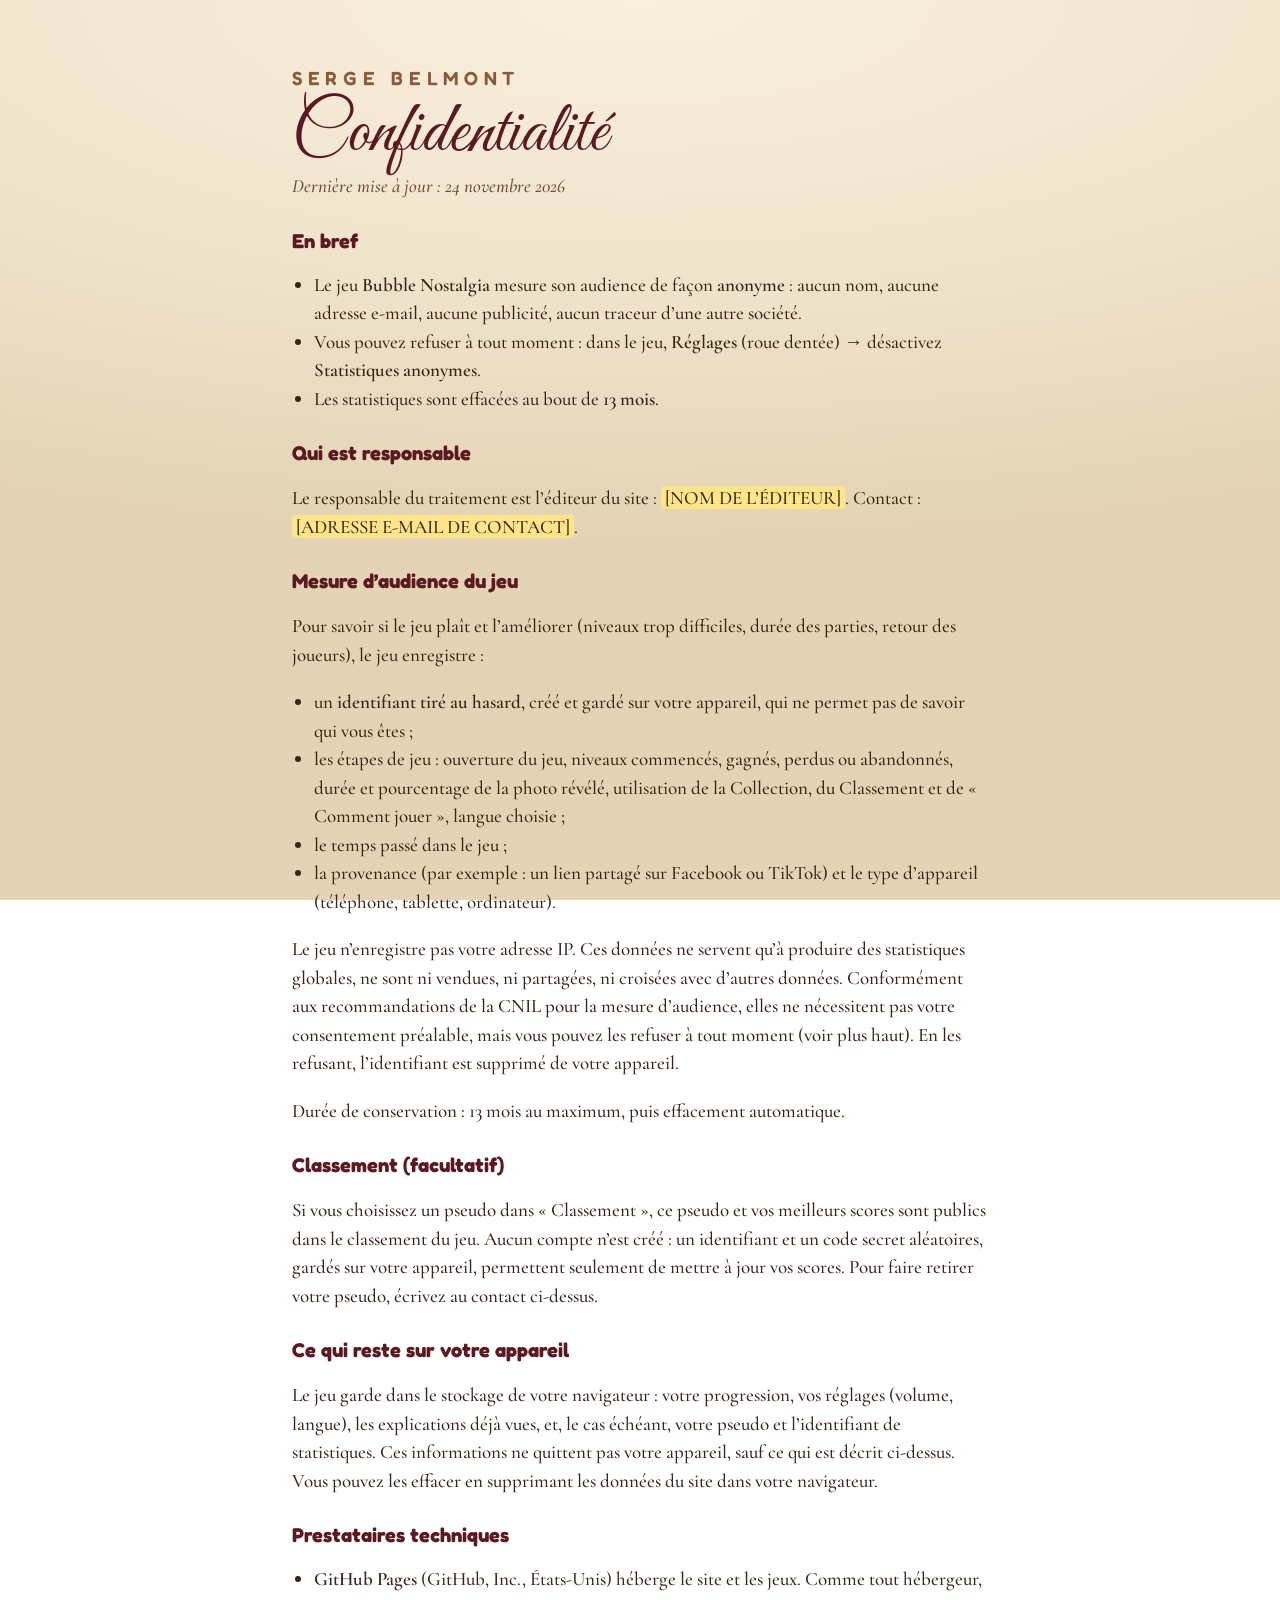
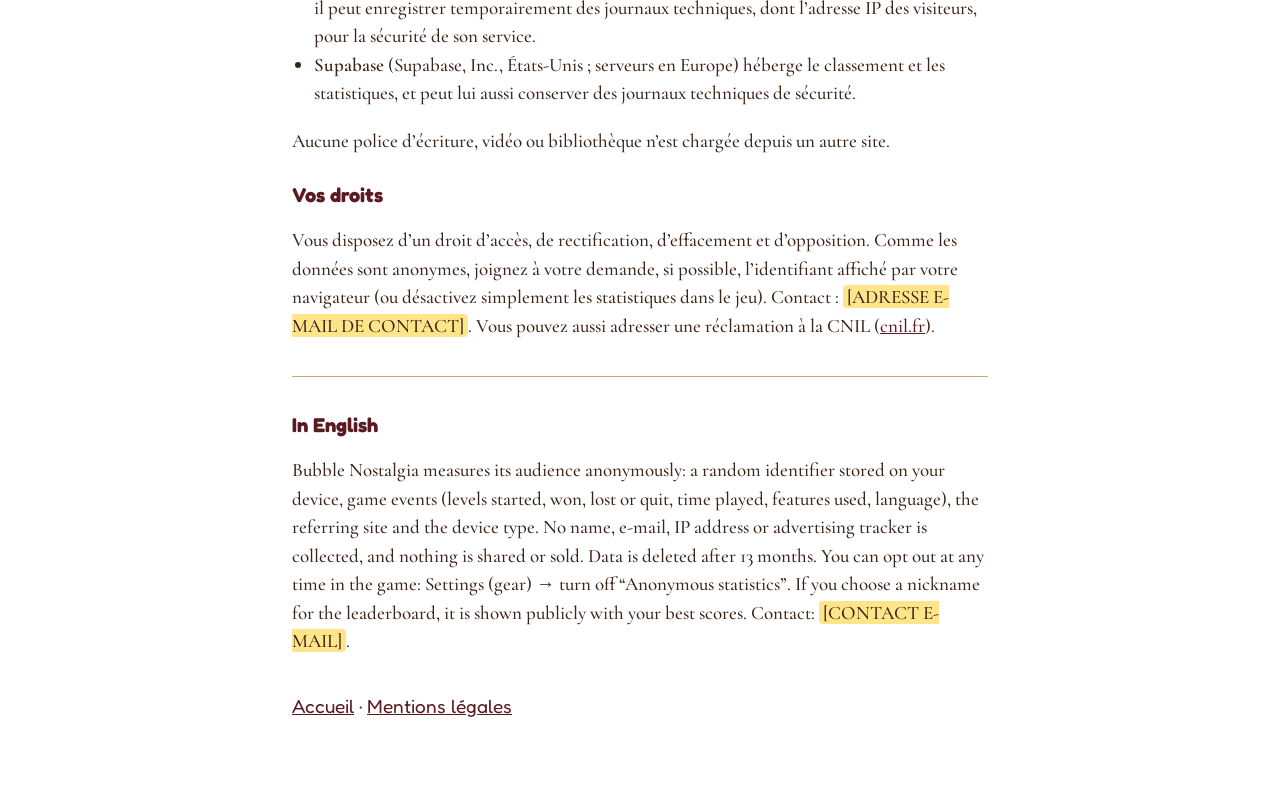
==== confidentialite/index.html @ 9c242a67 "Tableau de bord des statistiques, pages confidentialité et mentions légales (à compléter) Co-Authore" ====
<!doctype html>
<html lang="fr">
  <head>
    <meta charset="utf-8" />
    <meta name="viewport" content="width=device-width, initial-scale=1" />
    <title>Confidentialité – Serge Belmont</title>
    <meta name="description" content="Données collectées par sergebelmont.com et le jeu Bubble Nostalgia, et comment les refuser." />
    <link rel="icon" type="image/png" sizes="32x32" href="/icons/favicon-32.png" />
    <link rel="stylesheet" href="/styles.css" />
  </head>
  <body>
    <main class="page legal">
      <p class="eyebrow"><a href="/">Serge Belmont</a></p>
      <h1 class="legal-title">Confidentialité</h1>
      <p class="legal-date">Dernière mise à jour : 24 novembre 2026</p>

      <h2>En bref</h2>
      <ul>
        <li>Le jeu <strong>Bubble Nostalgia</strong> mesure son audience de façon <strong>anonyme</strong> : aucun nom, aucune adresse e-mail, aucune publicité, aucun traceur d’une autre société.</li>
        <li>Vous pouvez refuser à tout moment : dans le jeu, <strong>Réglages</strong> (roue dentée) → désactivez <strong>Statistiques anonymes</strong>.</li>
        <li>Les statistiques sont effacées au bout de <strong>13 mois</strong>.</li>
      </ul>

      <h2>Qui est responsable</h2>
      <p>Le responsable du traitement est l’éditeur du site : <span class="todo">[NOM DE L’ÉDITEUR]</span>. Contact : <span class="todo">[ADRESSE E-MAIL DE CONTACT]</span>.</p>

      <h2>Mesure d’audience du jeu</h2>
      <p>Pour savoir si le jeu plaît et l’améliorer (niveaux trop difficiles, durée des parties, retour des joueurs), le jeu enregistre :</p>
      <ul>
        <li>un <strong>identifiant tiré au hasard</strong>, créé et gardé sur votre appareil, qui ne permet pas de savoir qui vous êtes ;</li>
        <li>les étapes de jeu : ouverture du jeu, niveaux commencés, gagnés, perdus ou abandonnés, durée et pourcentage de la photo révélé, utilisation de la Collection, du Classement et de « Comment jouer », langue choisie ;</li>
        <li>le temps passé dans le jeu ;</li>
        <li>la provenance (par exemple : un lien partagé sur Facebook ou TikTok) et le type d’appareil (téléphone, tablette, ordinateur).</li>
      </ul>
      <p>Le jeu n’enregistre pas votre adresse IP. Ces données ne servent qu’à produire des statistiques globales, ne sont ni vendues, ni partagées, ni croisées avec d’autres données. Conformément aux recommandations de la CNIL pour la mesure d’audience, elles ne nécessitent pas votre consentement préalable, mais vous pouvez les refuser à tout moment (voir plus haut). En les refusant, l’identifiant est supprimé de votre appareil.</p>
      <p>Durée de conservation : 13 mois au maximum, puis effacement automatique.</p>

      <h2>Classement (facultatif)</h2>
      <p>Si vous choisissez un pseudo dans « Classement », ce pseudo et vos meilleurs scores sont publics dans le classement du jeu. Aucun compte n’est créé : un identifiant et un code secret aléatoires, gardés sur votre appareil, permettent seulement de mettre à jour vos scores. Pour faire retirer votre pseudo, écrivez au contact ci-dessus.</p>

      <h2>Ce qui reste sur votre appareil</h2>
      <p>Le jeu garde dans le stockage de votre navigateur : votre progression, vos réglages (volume, langue), les explications déjà vues, et, le cas échéant, votre pseudo et l’identifiant de statistiques. Ces informations ne quittent pas votre appareil, sauf ce qui est décrit ci-dessus. Vous pouvez les effacer en supprimant les données du site dans votre navigateur.</p>

      <h2>Prestataires techniques</h2>
      <ul>
        <li><strong>GitHub Pages</strong> (GitHub, Inc., États-Unis) héberge le site et les jeux. Comme tout hébergeur, il peut enregistrer temporairement des journaux techniques, dont l’adresse IP des visiteurs, pour la sécurité de son service.</li>
        <li><strong>Supabase</strong> (Supabase, Inc., États-Unis ; serveurs en Europe) héberge le classement et les statistiques, et peut lui aussi conserver des journaux techniques de sécurité.</li>
      </ul>
      <p>Aucune police d’écriture, vidéo ou bibliothèque n’est chargée depuis un autre site.</p>

      <h2>Vos droits</h2>
      <p>Vous disposez d’un droit d’accès, de rectification, d’effacement et d’opposition. Comme les données sont anonymes, joignez à votre demande, si possible, l’identifiant affiché par votre navigateur (ou désactivez simplement les statistiques dans le jeu). Contact : <span class="todo">[ADRESSE E-MAIL DE CONTACT]</span>. Vous pouvez aussi adresser une réclamation à la CNIL (<a href="https://www.cnil.fr">cnil.fr</a>).</p>

      <section lang="en" class="legal-en">
        <h2>In English</h2>
        <p>Bubble Nostalgia measures its audience anonymously: a random identifier stored on your device, game events (levels started, won, lost or quit, time played, features used, language), the referring site and the device type. No name, e-mail, IP address or advertising tracker is collected, and nothing is shared or sold. Data is deleted after 13 months. You can opt out at any time in the game: Settings (gear) → turn off “Anonymous statistics”. If you choose a nickname for the leaderboard, it is shown publicly with your best scores. Contact: <span class="todo">[CONTACT E-MAIL]</span>.</p>
      </section>

      <p class="legal-links"><a href="/">Accueil</a> · <a href="/mentions-legales/">Mentions légales</a></p>
    </main>
  </body>
</html>
---- styles.css ----
/* Polices hébergées sur le site (aucun appel à un service extérieur). */
@font-face {
  font-family: 'Great Vibes';
  src: url('/fonts/great-vibes-latin-400-normal.woff2') format('woff2');
  font-weight: 400;
  font-display: swap;
}
@font-face {
  font-family: 'Cormorant Garamond';
  src: url('/fonts/cormorant-garamond-latin-500-normal.woff2') format('woff2');
  font-weight: 500;
  font-display: swap;
}
@font-face {
  font-family: 'Cormorant Garamond';
  src: url('/fonts/cormorant-garamond-latin-500-italic.woff2') format('woff2');
  font-weight: 500;
  font-style: italic;
  font-display: swap;
}
@font-face {
  font-family: 'Cormorant Garamond';
  src: url('/fonts/cormorant-garamond-latin-600-normal.woff2') format('woff2');
  font-weight: 600;
  font-display: swap;
}
@font-face {
  font-family: 'Fredoka';
  src: url('/fonts/fredoka-latin-wght-normal.woff2') format('woff2');
  font-weight: 300 700;
  font-display: swap;
}

:root {
  --paper: #efe3cc;
  --paper-light: #f8efdc;
  --paper-dark: #e4d3b4;
  --ink: #3a2418;
  --wine: #5b1a22;
  --brown: #8a5a3a;
  --gold: #a8743e;
  --orange: #a35412;
  --card: #fffaf0;
  --line: #d9c39c;
  --serif: 'Cormorant Garamond', Georgia, 'Times New Roman', serif;
  --script: 'Great Vibes', 'Cormorant Garamond', cursive;
  --round: 'Fredoka', system-ui, -apple-system, 'Segoe UI', sans-serif;
}

* {
  box-sizing: border-box;
}

html {
  scroll-behavior: smooth;
}

body {
  margin: 0;
  min-height: 100vh;
  color: var(--ink);
  font-family: var(--serif);
  font-size: 18px;
  background: radial-gradient(120% 60% at 50% 0%, var(--paper-light) 0%, var(--paper) 55%, var(--paper-dark) 100%) fixed;
  -webkit-font-smoothing: antialiased;
}

a {
  color: var(--wine);
}

.page {
  max-width: 1040px;
  margin: 0 auto;
  padding: 34px 16px 0;
}

/* ───────── En-tête : nom et disque ───────── */
.intro {
  display: grid;
  grid-template-areas: "head" "record" "sub";
  justify-items: center;
  text-align: center;
  row-gap: 24px;
}

.intro-head {
  grid-area: head;
  display: flex;
  flex-direction: column;
  align-items: center;
}

.intro-sub {
  grid-area: sub;
  display: flex;
  flex-direction: column;
  align-items: center;
}

.eyebrow {
  margin: 0;
  font-family: var(--round);
  font-size: 13px;
  font-weight: 600;
  letter-spacing: 0.3em;
  text-transform: uppercase;
  color: var(--brown);
}

h1 {
  margin: 4px 0 0;
  font-family: var(--script);
  font-weight: 400;
  font-size: clamp(56px, 16vw, 92px);
  line-height: 1.05;
  color: var(--wine);
}

.ornament {
  display: flex;
  align-items: center;
  gap: 12px;
  margin: 6px 0 18px;
  color: var(--gold);
}

.ornament i {
  width: 70px;
  height: 1px;
  background: var(--gold);
}

.welcome {
  margin: 0;
  font-size: 22px;
  font-style: italic;
  line-height: 1.35;
}

.to-games {
  display: none;
}

.record {
  position: relative;
  width: min(300px, 78vw);
  aspect-ratio: 1;
  border-radius: 50%;
  background: radial-gradient(circle, #2a2224 0%, #111 58%, #1c1718 60%, #0d0b0b 100%);
  box-shadow: 0 20px 40px rgba(60, 30, 10, 0.35);
  display: grid;
  place-items: center;
  grid-area: record;
}

.grooves {
  position: absolute;
  inset: 5%;
  border-radius: 50%;
  background: repeating-radial-gradient(circle, rgba(255, 255, 255, 0.05) 0 1px, transparent 1px 5px);
}

.label {
  position: relative;
  width: 57%;
  aspect-ratio: 1;
  border-radius: 50%;
  overflow: hidden;
  border: 4px solid #e9c98e;
  animation: spin 24s linear infinite;
}

.label img {
  display: block;
  width: 100%;
  height: 100%;
  object-fit: cover;
}

@keyframes spin {
  to {
    transform: rotate(360deg);
  }
}

@media (prefers-reduced-motion: reduce) {
  .label {
    animation: none;
  }
  html {
    scroll-behavior: auto;
  }
}

/* ───────── Les jeux ───────── */
.games {
  margin-top: 40px;
}

.games h2 {
  margin: 0 0 16px;
  text-align: center;
  font-family: var(--round);
  font-size: 15px;
  font-weight: 600;
  letter-spacing: 0.25em;
  text-transform: uppercase;
  color: var(--brown);
}

.tickets {
  display: grid;
  gap: 16px;
}

.ticket {
  display: flex;
  min-height: 150px;
  text-decoration: none;
  color: var(--ink);
  background: var(--card);
  border-radius: 16px;
  box-shadow: 0 8px 20px rgba(80, 40, 10, 0.15);
  overflow: hidden;
  transition: transform 0.15s ease, box-shadow 0.15s ease;
}

.ticket:hover,
.ticket:focus-visible {
  transform: translateY(-3px);
  box-shadow: 0 14px 28px rgba(80, 40, 10, 0.22);
}

.ticket:focus-visible {
  outline: 3px solid var(--wine);
  outline-offset: 3px;
}

.ticket-art {
  width: 108px;
  flex: none;
  padding: 10px;
}

.art-bubble {
  display: flex;
  flex-wrap: wrap;
  align-content: center;
  justify-content: center;
  gap: 3px;
  background: radial-gradient(110% 90% at 50% 0%, #6b4fb8, #2a1650);
}

.ball {
  width: 26px;
  height: 26px;
  border-radius: 50%;
}
.ball.red { background: radial-gradient(circle at 35% 30%, #fff 0%, #ff5a7a 30%, #b01540 100%); }
.ball.blue { background: radial-gradient(circle at 35% 30%, #fff 0%, #4fa3ff 30%, #1a4fb0 100%); }
.ball.yellow { background: radial-gradient(circle at 35% 30%, #fff 0%, #ffd24a 30%, #c98a00 100%); }
.ball.green { background: radial-gradient(circle at 35% 30%, #fff 0%, #3fd17a 30%, #137a3d 100%); }
.ball.purple { background: radial-gradient(circle at 35% 30%, #fff 0%, #b46bff 30%, #5d1fb0 100%); }

.art-grid {
  display: grid;
  grid-template-columns: repeat(3, minmax(0, 1fr));
  align-content: center;
  gap: 2px;
  background: #f3ead8;
  padding: 14px 10px;
}

.art-grid i {
  display: grid;
  place-items: center;
  height: 26px;
  font-family: var(--round);
  font-style: normal;
  font-weight: 700;
  font-size: 15px;
  background: #fff;
  border: 1px solid #b9a88a;
}

.art-grid .clue {
  background: #5b3a2a;
  border-color: #5b3a2a;
}

.art-grid .hl {
  background: #ffd66b;
}

.ticket-body {
  flex: 1;
  padding: 16px 16px 16px 18px;
  border-left: 2px dashed var(--line);
  display: flex;
  flex-direction: column;
}

.ticket-body b {
  font-family: var(--round);
  font-size: 20px;
  font-weight: 700;
  color: var(--wine);
}

.ticket-body span {
  margin: 4px 0 10px;
  font-size: 17px;
  line-height: 1.3;
}

.ticket-body em {
  margin-top: auto;
  font-family: var(--round);
  font-style: normal;
  font-size: 15px;
  font-weight: 700;
  color: var(--orange);
}

/* ───────── Pied de page ───────── */
.footer {
  margin-top: 44px;
  padding: 26px 0 34px;
  text-align: center;
  border-top: 1px solid #c9a978;
}

.soon {
  margin: 0;
  font-size: 18px;
  font-style: italic;
  color: #6e4a30;
}

.copy {
  margin: 8px 0 0;
  font-family: var(--round);
  font-size: 13px;
  color: var(--brown);
}

/* ───────── Ordinateur et tablette ───────── */
@media (min-width: 760px) {
  .page {
    padding: 64px 32px 0;
  }

  .intro {
    grid-template-areas: "head record" "sub record";
    grid-template-columns: auto 380px;
    justify-content: center;
    justify-items: start;
    align-items: end;
    text-align: left;
    column-gap: 64px;
    row-gap: 0;
  }

  .intro-sub {
    align-self: start;
  }

  .intro-head,
  .intro-sub {
    align-items: flex-start;
  }

  .ornament {
    margin-left: 4px;
  }

  .welcome {
    font-size: 26px;
  }

  .to-games {
    display: inline-flex;
    align-items: center;
    margin-top: 26px;
    padding: 12px 26px;
    font-family: var(--round);
    font-size: 16px;
    font-weight: 700;
    color: var(--paper-light);
    text-decoration: none;
    background: var(--wine);
    border-radius: 26px;
  }

  .to-games:hover {
    background: #7a2430;
  }

  .record {
    width: 380px;
  }

  .games {
    margin-top: 72px;
  }

  .tickets {
    grid-template-columns: repeat(2, minmax(0, 1fr));
    gap: 24px;
  }

  .ticket {
    min-height: 180px;
  }

  .ticket-art {
    width: 140px;
  }
}

/* ───────── Pages légales ───────── */
.legal {
  max-width: 760px;
  padding-bottom: 60px;
}

.legal .eyebrow a {
  color: var(--brown);
  text-decoration: none;
}

.legal-title {
  font-size: clamp(48px, 12vw, 72px);
}

.legal-date {
  margin: 0 0 20px;
  font-style: italic;
  color: #6e4a30;
}

.legal h2 {
  margin: 28px 0 8px;
  font-family: var(--round);
  font-size: 20px;
  color: var(--wine);
}

.legal p,
.legal li {
  font-size: 19px;
  line-height: 1.5;
}

.legal ul {
  padding-left: 22px;
}

.legal-en {
  margin-top: 36px;
  padding-top: 8px;
  border-top: 1px solid #c9a978;
}

.legal-links {
  margin-top: 36px;
  font-family: var(--round);
  font-size: 15px;
}

.todo {
  background: #ffe58a;
  padding: 0 4px;
  border-radius: 4px;
}

.footer-links {
  margin: 10px 0 0;
  font-family: var(--round);
  font-size: 13px;
}

.footer-links a {
  color: var(--brown);
}
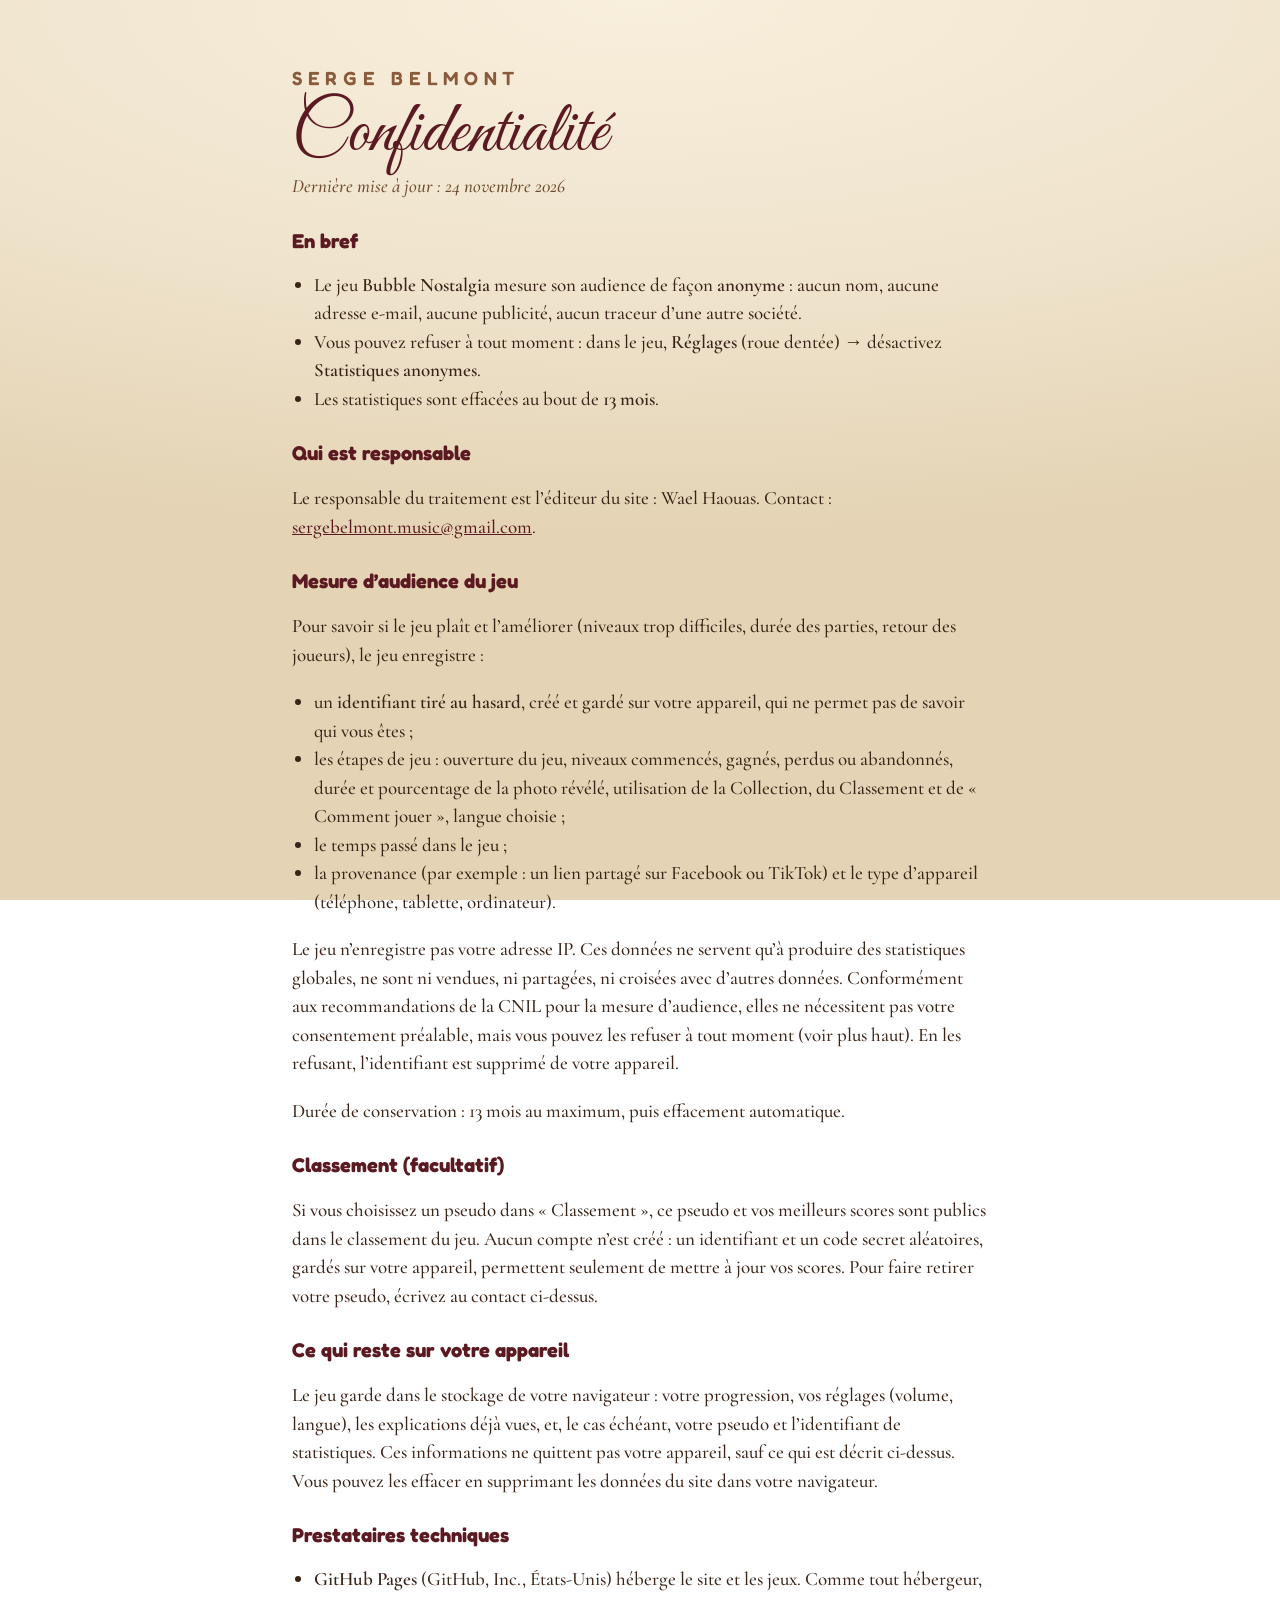
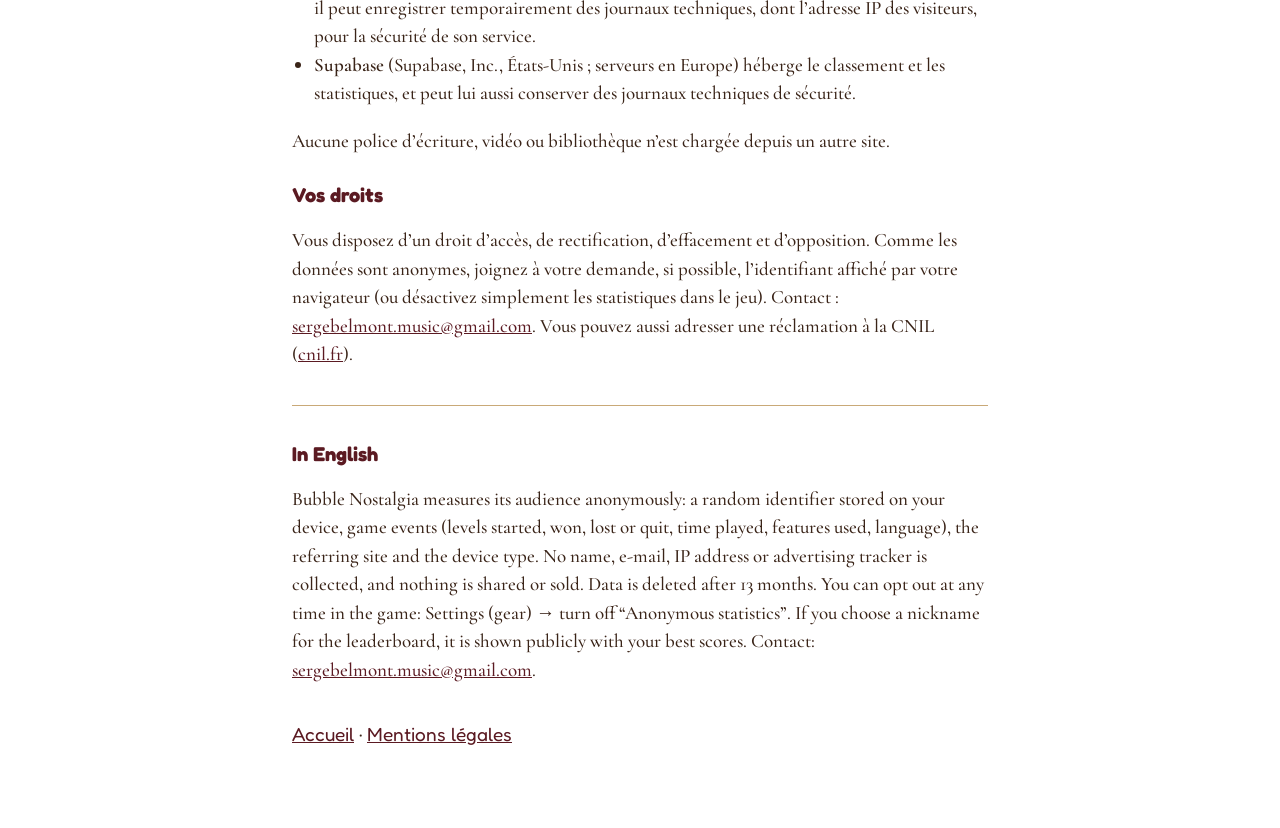
==== commit dfb71bd7: "Mentions légales et confidentialité complétées, libellés des provenances Co-Authored-By: Claude Opus" ====
--- a/confidentialite/index.html
+++ b/confidentialite/index.html
@@ -22,7 +22,7 @@
       </ul>
 
       <h2>Qui est responsable</h2>
-      <p>Le responsable du traitement est l’éditeur du site : <span class="todo">[NOM DE L’ÉDITEUR]</span>. Contact : <span class="todo">[ADRESSE E-MAIL DE CONTACT]</span>.</p>
+      <p>Le responsable du traitement est l’éditeur du site : Wael Haouas. Contact : <a href="mailto:sergebelmont.music@gmail.com">sergebelmont.music@gmail.com</a>.</p>
 
       <h2>Mesure d’audience du jeu</h2>
       <p>Pour savoir si le jeu plaît et l’améliorer (niveaux trop difficiles, durée des parties, retour des joueurs), le jeu enregistre :</p>
@@ -49,11 +49,11 @@
       <p>Aucune police d’écriture, vidéo ou bibliothèque n’est chargée depuis un autre site.</p>
 
       <h2>Vos droits</h2>
-      <p>Vous disposez d’un droit d’accès, de rectification, d’effacement et d’opposition. Comme les données sont anonymes, joignez à votre demande, si possible, l’identifiant affiché par votre navigateur (ou désactivez simplement les statistiques dans le jeu). Contact : <span class="todo">[ADRESSE E-MAIL DE CONTACT]</span>. Vous pouvez aussi adresser une réclamation à la CNIL (<a href="https://www.cnil.fr">cnil.fr</a>).</p>
+      <p>Vous disposez d’un droit d’accès, de rectification, d’effacement et d’opposition. Comme les données sont anonymes, joignez à votre demande, si possible, l’identifiant affiché par votre navigateur (ou désactivez simplement les statistiques dans le jeu). Contact : <a href="mailto:sergebelmont.music@gmail.com">sergebelmont.music@gmail.com</a>. Vous pouvez aussi adresser une réclamation à la CNIL (<a href="https://www.cnil.fr">cnil.fr</a>).</p>
 
       <section lang="en" class="legal-en">
         <h2>In English</h2>
-        <p>Bubble Nostalgia measures its audience anonymously: a random identifier stored on your device, game events (levels started, won, lost or quit, time played, features used, language), the referring site and the device type. No name, e-mail, IP address or advertising tracker is collected, and nothing is shared or sold. Data is deleted after 13 months. You can opt out at any time in the game: Settings (gear) → turn off “Anonymous statistics”. If you choose a nickname for the leaderboard, it is shown publicly with your best scores. Contact: <span class="todo">[CONTACT E-MAIL]</span>.</p>
+        <p>Bubble Nostalgia measures its audience anonymously: a random identifier stored on your device, game events (levels started, won, lost or quit, time played, features used, language), the referring site and the device type. No name, e-mail, IP address or advertising tracker is collected, and nothing is shared or sold. Data is deleted after 13 months. You can opt out at any time in the game: Settings (gear) → turn off “Anonymous statistics”. If you choose a nickname for the leaderboard, it is shown publicly with your best scores. Contact: <a href="mailto:sergebelmont.music@gmail.com">sergebelmont.music@gmail.com</a>.</p>
       </section>
 
       <p class="legal-links"><a href="/">Accueil</a> · <a href="/mentions-legales/">Mentions légales</a></p>
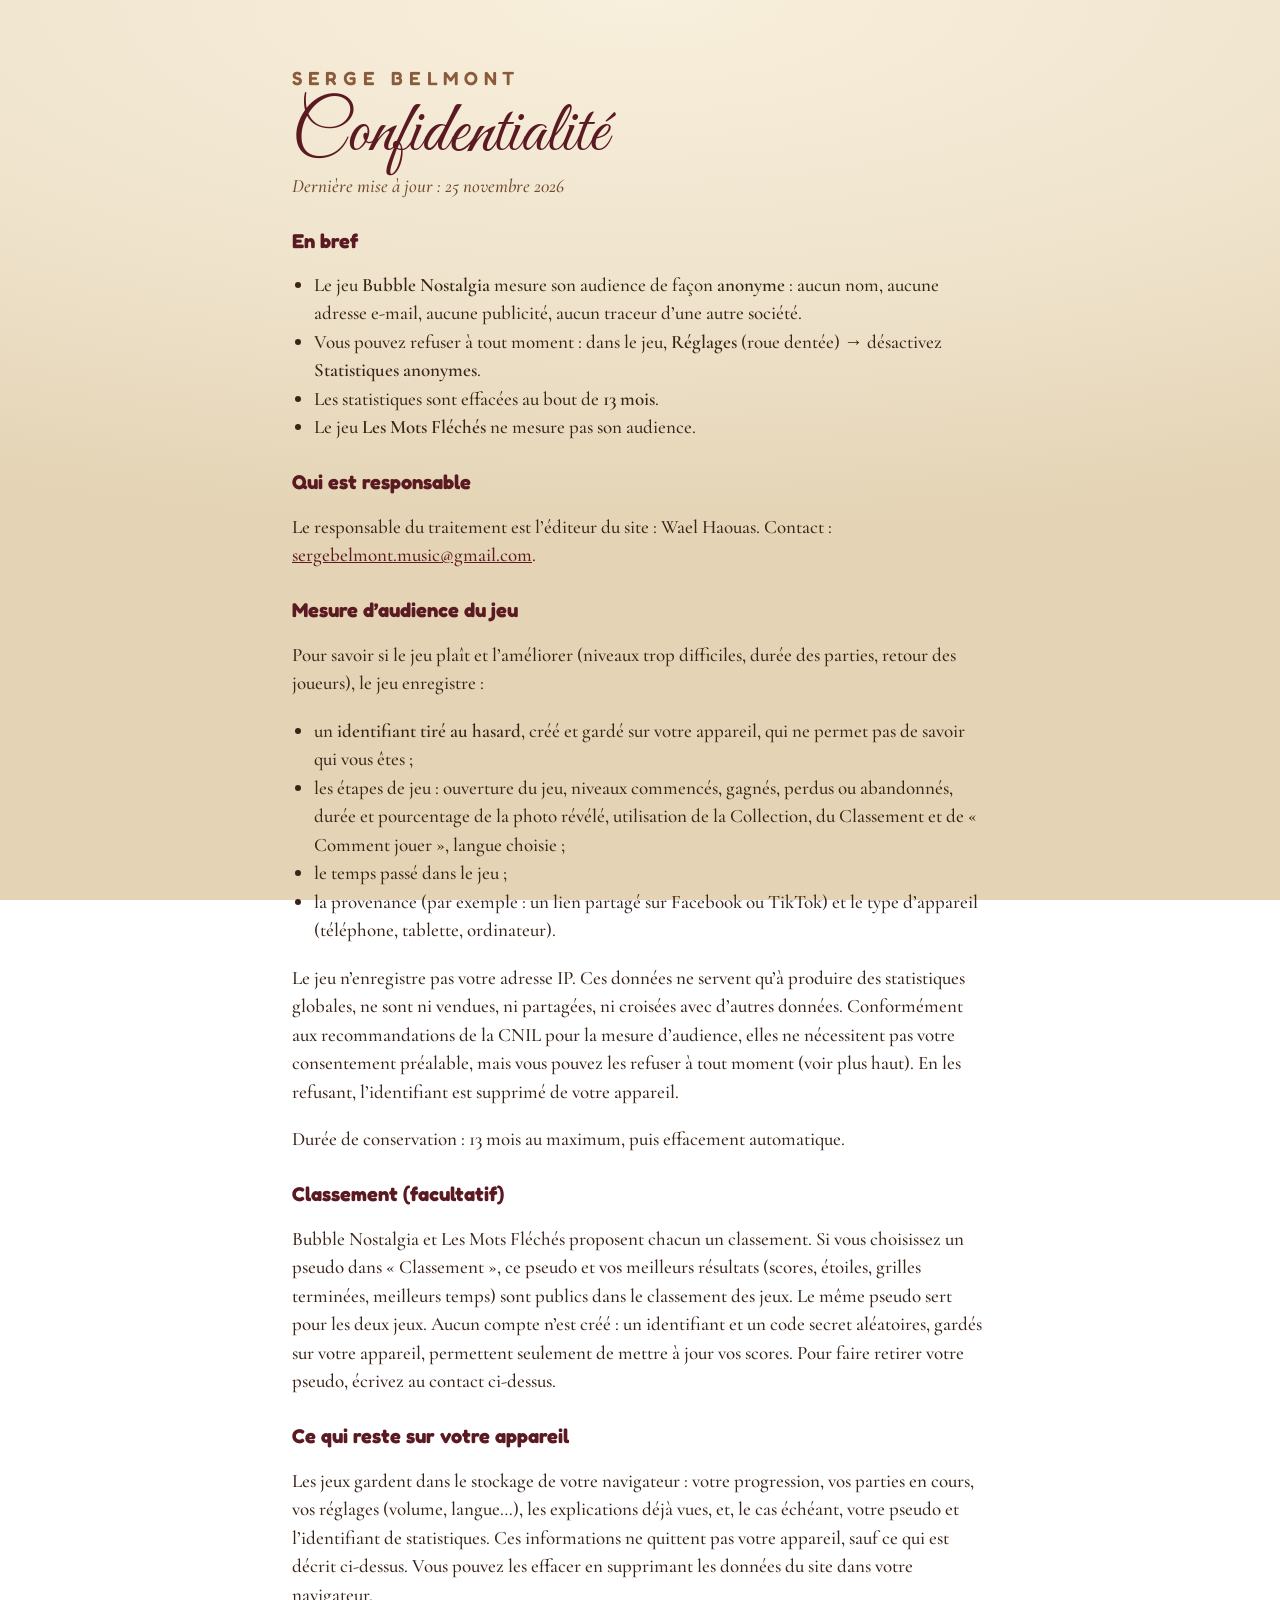
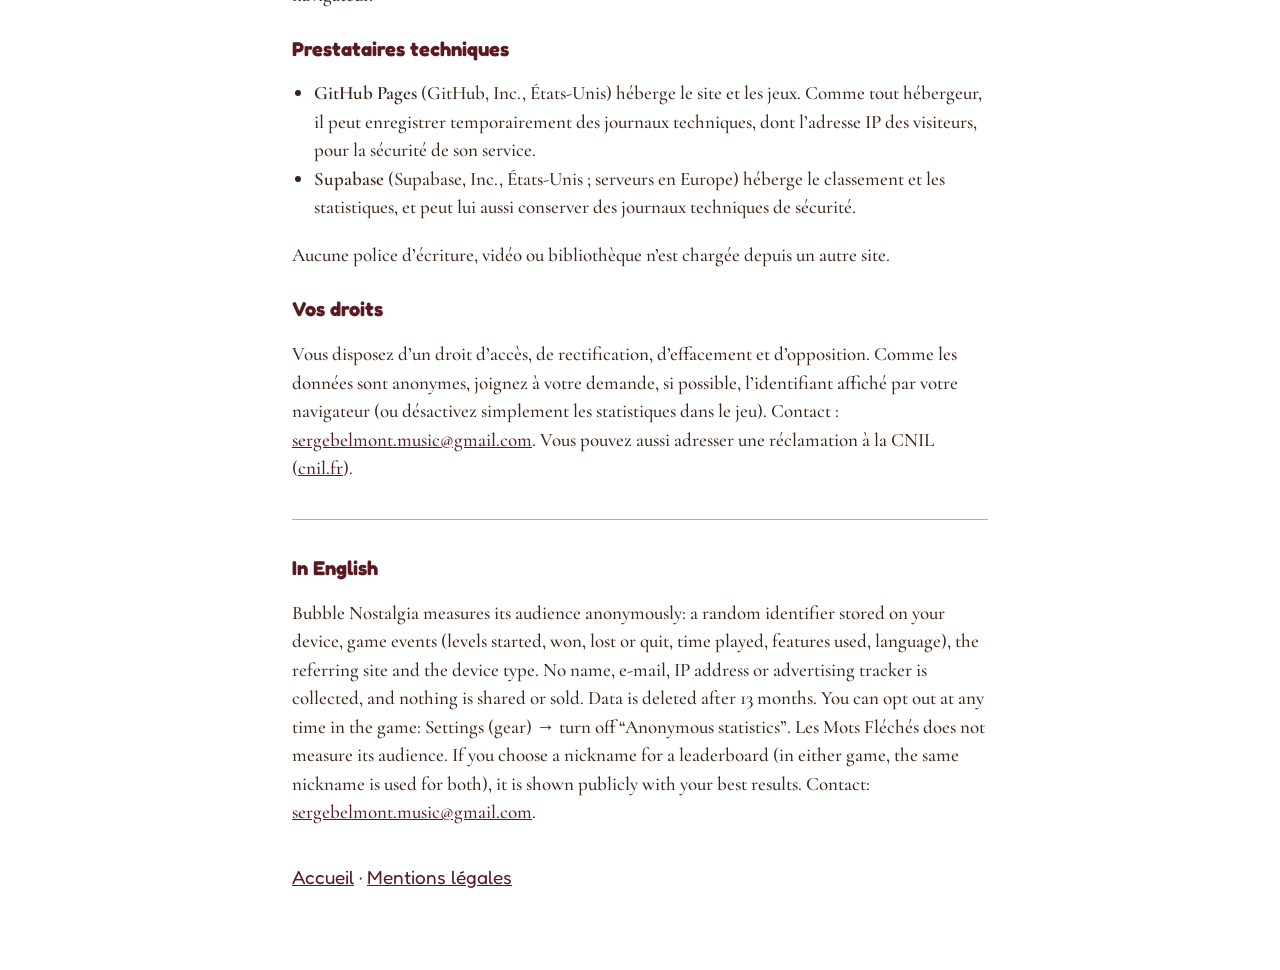
==== commit f89ecfe9: "Confidentialité : classement des Mots Fléchés et pseudo commun aux deux jeux Co-Authored-By: Claude " ====
--- a/confidentialite/index.html
+++ b/confidentialite/index.html
@@ -12,13 +12,14 @@
     <main class="page legal">
       <p class="eyebrow"><a href="/">Serge Belmont</a></p>
       <h1 class="legal-title">Confidentialité</h1>
-      <p class="legal-date">Dernière mise à jour : 24 novembre 2026</p>
+      <p class="legal-date">Dernière mise à jour : 25 novembre 2026</p>
 
       <h2>En bref</h2>
       <ul>
         <li>Le jeu <strong>Bubble Nostalgia</strong> mesure son audience de façon <strong>anonyme</strong> : aucun nom, aucune adresse e-mail, aucune publicité, aucun traceur d’une autre société.</li>
         <li>Vous pouvez refuser à tout moment : dans le jeu, <strong>Réglages</strong> (roue dentée) → désactivez <strong>Statistiques anonymes</strong>.</li>
         <li>Les statistiques sont effacées au bout de <strong>13 mois</strong>.</li>
+        <li>Le jeu <strong>Les Mots Fléchés</strong> ne mesure pas son audience.</li>
       </ul>
 
       <h2>Qui est responsable</h2>
@@ -36,10 +37,10 @@
       <p>Durée de conservation : 13 mois au maximum, puis effacement automatique.</p>
 
       <h2>Classement (facultatif)</h2>
-      <p>Si vous choisissez un pseudo dans « Classement », ce pseudo et vos meilleurs scores sont publics dans le classement du jeu. Aucun compte n’est créé : un identifiant et un code secret aléatoires, gardés sur votre appareil, permettent seulement de mettre à jour vos scores. Pour faire retirer votre pseudo, écrivez au contact ci-dessus.</p>
+      <p>Bubble Nostalgia et Les Mots Fléchés proposent chacun un classement. Si vous choisissez un pseudo dans « Classement », ce pseudo et vos meilleurs résultats (scores, étoiles, grilles terminées, meilleurs temps) sont publics dans le classement des jeux. Le même pseudo sert pour les deux jeux. Aucun compte n’est créé : un identifiant et un code secret aléatoires, gardés sur votre appareil, permettent seulement de mettre à jour vos scores. Pour faire retirer votre pseudo, écrivez au contact ci-dessus.</p>
 
       <h2>Ce qui reste sur votre appareil</h2>
-      <p>Le jeu garde dans le stockage de votre navigateur : votre progression, vos réglages (volume, langue), les explications déjà vues, et, le cas échéant, votre pseudo et l’identifiant de statistiques. Ces informations ne quittent pas votre appareil, sauf ce qui est décrit ci-dessus. Vous pouvez les effacer en supprimant les données du site dans votre navigateur.</p>
+      <p>Les jeux gardent dans le stockage de votre navigateur : votre progression, vos parties en cours, vos réglages (volume, langue…), les explications déjà vues, et, le cas échéant, votre pseudo et l’identifiant de statistiques. Ces informations ne quittent pas votre appareil, sauf ce qui est décrit ci-dessus. Vous pouvez les effacer en supprimant les données du site dans votre navigateur.</p>
 
       <h2>Prestataires techniques</h2>
       <ul>
@@ -53,7 +54,7 @@
 
       <section lang="en" class="legal-en">
         <h2>In English</h2>
-        <p>Bubble Nostalgia measures its audience anonymously: a random identifier stored on your device, game events (levels started, won, lost or quit, time played, features used, language), the referring site and the device type. No name, e-mail, IP address or advertising tracker is collected, and nothing is shared or sold. Data is deleted after 13 months. You can opt out at any time in the game: Settings (gear) → turn off “Anonymous statistics”. If you choose a nickname for the leaderboard, it is shown publicly with your best scores. Contact: <a href="mailto:sergebelmont.music@gmail.com">sergebelmont.music@gmail.com</a>.</p>
+        <p>Bubble Nostalgia measures its audience anonymously: a random identifier stored on your device, game events (levels started, won, lost or quit, time played, features used, language), the referring site and the device type. No name, e-mail, IP address or advertising tracker is collected, and nothing is shared or sold. Data is deleted after 13 months. You can opt out at any time in the game: Settings (gear) → turn off “Anonymous statistics”. Les Mots Fléchés does not measure its audience. If you choose a nickname for a leaderboard (in either game, the same nickname is used for both), it is shown publicly with your best results. Contact: <a href="mailto:sergebelmont.music@gmail.com">sergebelmont.music@gmail.com</a>.</p>
       </section>
 
       <p class="legal-links"><a href="/">Accueil</a> · <a href="/mentions-legales/">Mentions légales</a></p>
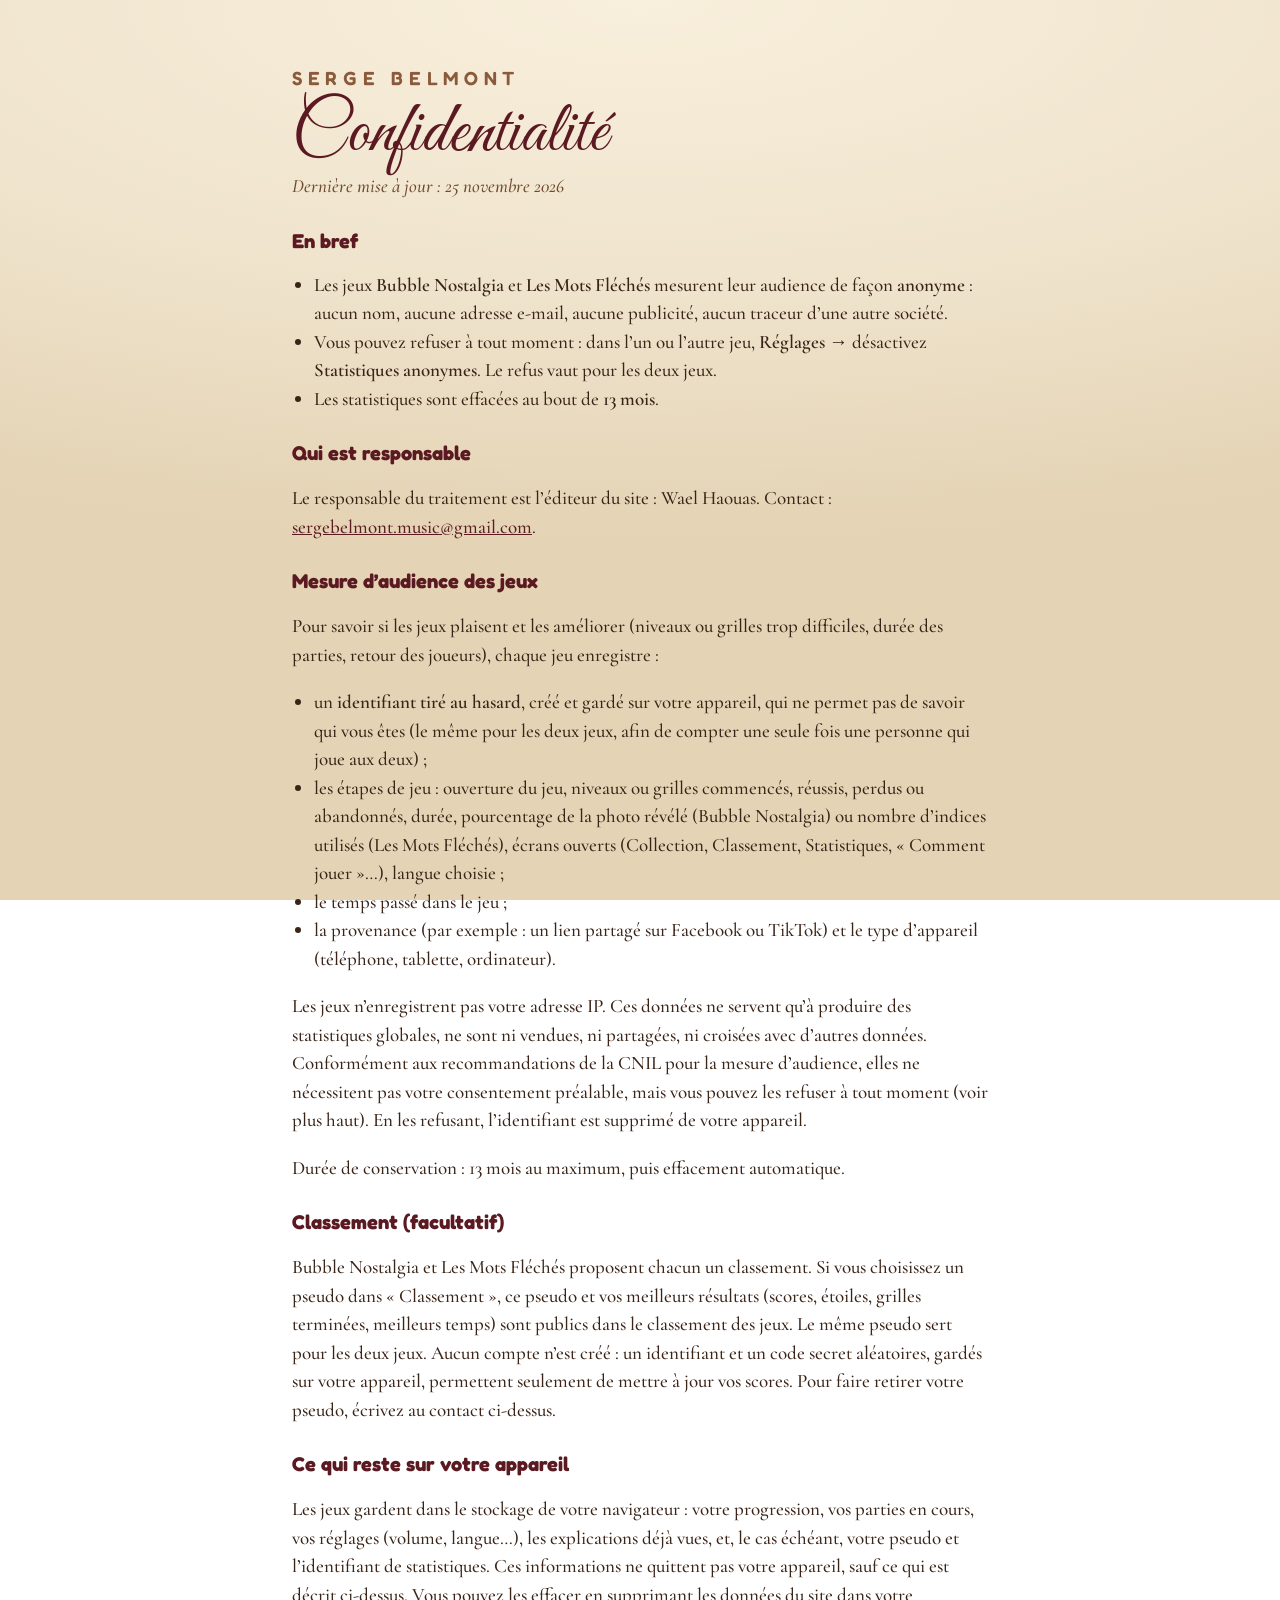
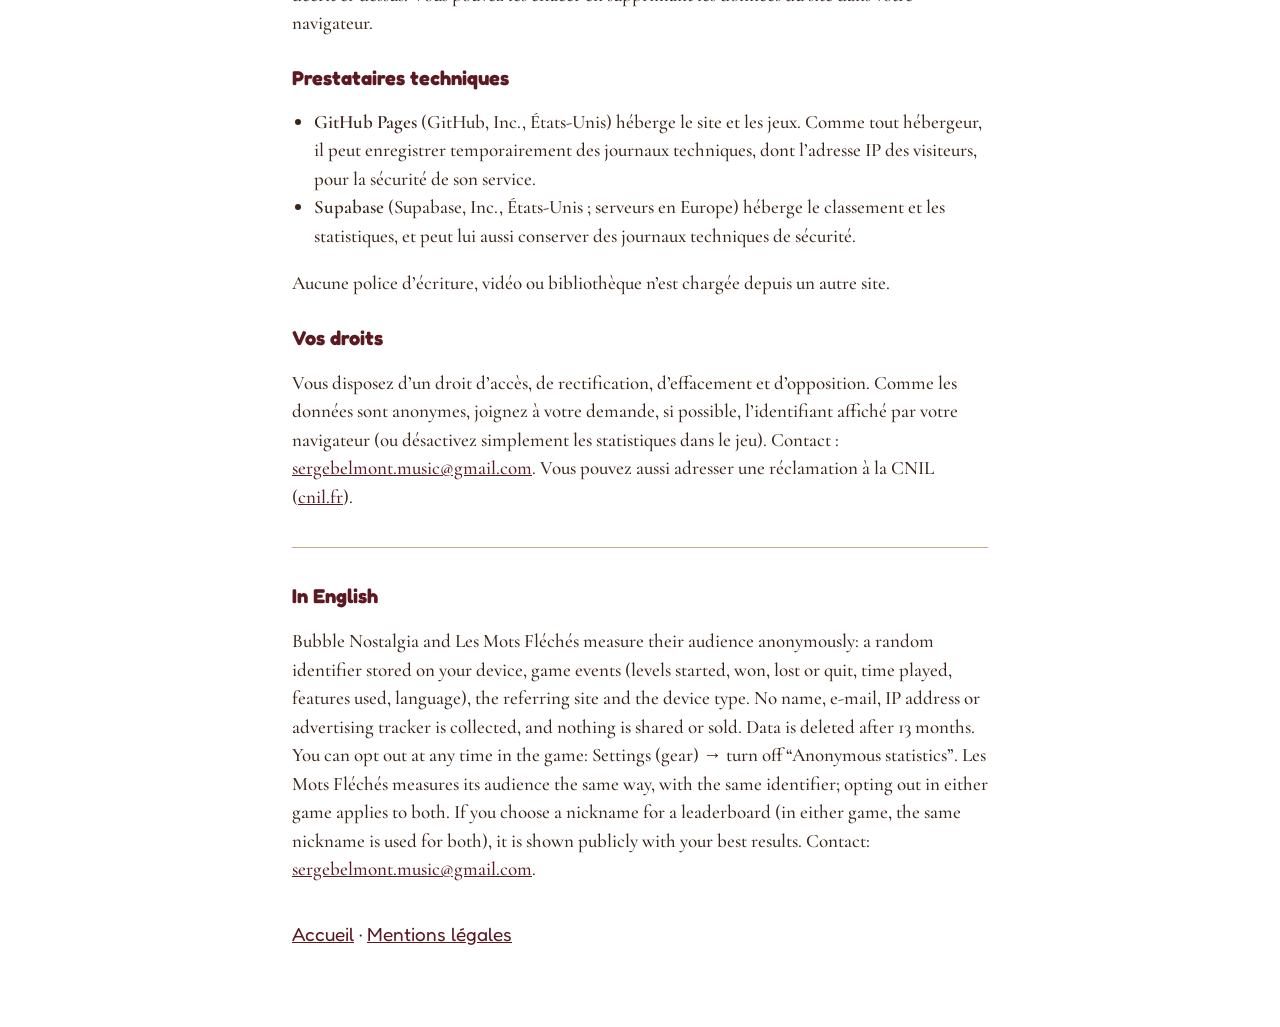
==== commit 29ec4bb1: "Statistiques : vue d'ensemble, Bubble Nostalgia ou Mots Fléchés ; confidentialité mise à jour Co-Aut" ====
--- a/confidentialite/index.html
+++ b/confidentialite/index.html
@@ -16,24 +16,23 @@
 
       <h2>En bref</h2>
       <ul>
-        <li>Le jeu <strong>Bubble Nostalgia</strong> mesure son audience de façon <strong>anonyme</strong> : aucun nom, aucune adresse e-mail, aucune publicité, aucun traceur d’une autre société.</li>
-        <li>Vous pouvez refuser à tout moment : dans le jeu, <strong>Réglages</strong> (roue dentée) → désactivez <strong>Statistiques anonymes</strong>.</li>
+        <li>Les jeux <strong>Bubble Nostalgia</strong> et <strong>Les Mots Fléchés</strong> mesurent leur audience de façon <strong>anonyme</strong> : aucun nom, aucune adresse e-mail, aucune publicité, aucun traceur d’une autre société.</li>
+        <li>Vous pouvez refuser à tout moment : dans l’un ou l’autre jeu, <strong>Réglages</strong> → désactivez <strong>Statistiques anonymes</strong>. Le refus vaut pour les deux jeux.</li>
         <li>Les statistiques sont effacées au bout de <strong>13 mois</strong>.</li>
-        <li>Le jeu <strong>Les Mots Fléchés</strong> ne mesure pas son audience.</li>
       </ul>
 
       <h2>Qui est responsable</h2>
       <p>Le responsable du traitement est l’éditeur du site : Wael Haouas. Contact : <a href="mailto:sergebelmont.music@gmail.com">sergebelmont.music@gmail.com</a>.</p>
 
-      <h2>Mesure d’audience du jeu</h2>
-      <p>Pour savoir si le jeu plaît et l’améliorer (niveaux trop difficiles, durée des parties, retour des joueurs), le jeu enregistre :</p>
+      <h2>Mesure d’audience des jeux</h2>
+      <p>Pour savoir si les jeux plaisent et les améliorer (niveaux ou grilles trop difficiles, durée des parties, retour des joueurs), chaque jeu enregistre :</p>
       <ul>
-        <li>un <strong>identifiant tiré au hasard</strong>, créé et gardé sur votre appareil, qui ne permet pas de savoir qui vous êtes ;</li>
-        <li>les étapes de jeu : ouverture du jeu, niveaux commencés, gagnés, perdus ou abandonnés, durée et pourcentage de la photo révélé, utilisation de la Collection, du Classement et de « Comment jouer », langue choisie ;</li>
+        <li>un <strong>identifiant tiré au hasard</strong>, créé et gardé sur votre appareil, qui ne permet pas de savoir qui vous êtes (le même pour les deux jeux, afin de compter une seule fois une personne qui joue aux deux) ;</li>
+        <li>les étapes de jeu : ouverture du jeu, niveaux ou grilles commencés, réussis, perdus ou abandonnés, durée, pourcentage de la photo révélé (Bubble Nostalgia) ou nombre d’indices utilisés (Les Mots Fléchés), écrans ouverts (Collection, Classement, Statistiques, « Comment jouer »…), langue choisie ;</li>
         <li>le temps passé dans le jeu ;</li>
         <li>la provenance (par exemple : un lien partagé sur Facebook ou TikTok) et le type d’appareil (téléphone, tablette, ordinateur).</li>
       </ul>
-      <p>Le jeu n’enregistre pas votre adresse IP. Ces données ne servent qu’à produire des statistiques globales, ne sont ni vendues, ni partagées, ni croisées avec d’autres données. Conformément aux recommandations de la CNIL pour la mesure d’audience, elles ne nécessitent pas votre consentement préalable, mais vous pouvez les refuser à tout moment (voir plus haut). En les refusant, l’identifiant est supprimé de votre appareil.</p>
+      <p>Les jeux n’enregistrent pas votre adresse IP. Ces données ne servent qu’à produire des statistiques globales, ne sont ni vendues, ni partagées, ni croisées avec d’autres données. Conformément aux recommandations de la CNIL pour la mesure d’audience, elles ne nécessitent pas votre consentement préalable, mais vous pouvez les refuser à tout moment (voir plus haut). En les refusant, l’identifiant est supprimé de votre appareil.</p>
       <p>Durée de conservation : 13 mois au maximum, puis effacement automatique.</p>
 
       <h2>Classement (facultatif)</h2>
@@ -54,7 +53,7 @@
 
       <section lang="en" class="legal-en">
         <h2>In English</h2>
-        <p>Bubble Nostalgia measures its audience anonymously: a random identifier stored on your device, game events (levels started, won, lost or quit, time played, features used, language), the referring site and the device type. No name, e-mail, IP address or advertising tracker is collected, and nothing is shared or sold. Data is deleted after 13 months. You can opt out at any time in the game: Settings (gear) → turn off “Anonymous statistics”. Les Mots Fléchés does not measure its audience. If you choose a nickname for a leaderboard (in either game, the same nickname is used for both), it is shown publicly with your best results. Contact: <a href="mailto:sergebelmont.music@gmail.com">sergebelmont.music@gmail.com</a>.</p>
+        <p>Bubble Nostalgia and Les Mots Fléchés measure their audience anonymously: a random identifier stored on your device, game events (levels started, won, lost or quit, time played, features used, language), the referring site and the device type. No name, e-mail, IP address or advertising tracker is collected, and nothing is shared or sold. Data is deleted after 13 months. You can opt out at any time in the game: Settings (gear) → turn off “Anonymous statistics”. Les Mots Fléchés measures its audience the same way, with the same identifier; opting out in either game applies to both. If you choose a nickname for a leaderboard (in either game, the same nickname is used for both), it is shown publicly with your best results. Contact: <a href="mailto:sergebelmont.music@gmail.com">sergebelmont.music@gmail.com</a>.</p>
       </section>
 
       <p class="legal-links"><a href="/">Accueil</a> · <a href="/mentions-legales/">Mentions légales</a></p>
